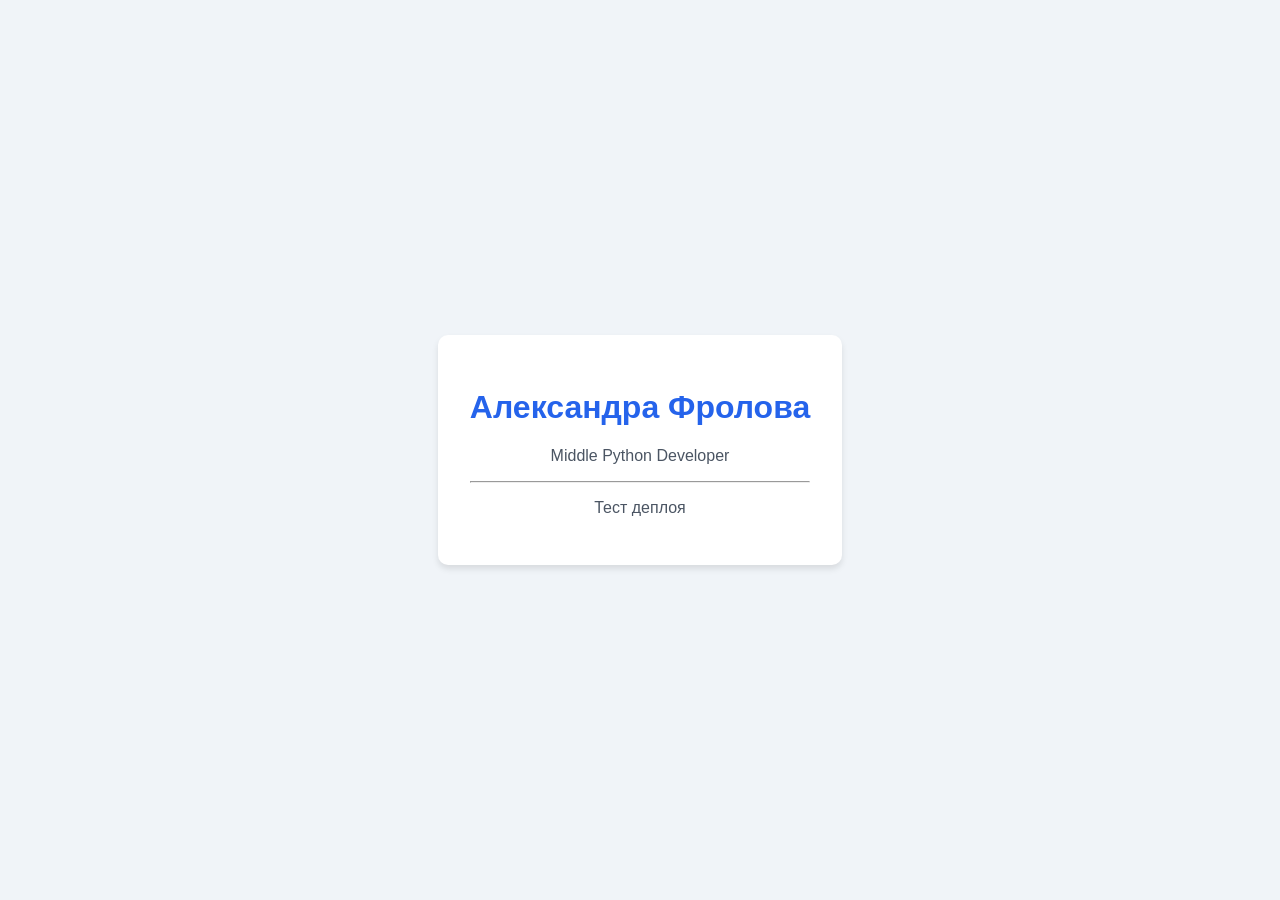
==== index.html @ 8dbccc32 "test deploy" ====
<!DOCTYPE html>
<html lang="ru">
<head>
    <meta charset="UTF-8">
    <meta name="viewport" content="width=device-width, initial-scale=1.0">
    <title>Тест деплоя</title>
    <style>
        body {
            font-family: sans-serif;
            display: flex;
            justify-content: center;
            align-items: center;
            height: 100vh;
            margin: 0;
            background-color: #f0f4f8;
        }
        .card {
            background: white;
            padding: 2rem;
            border-radius: 10px;
            box-shadow: 0 4px 6px rgba(0,0,0,0.1);
            text-align: center;
        }
        h1 { color: #2563eb; }
        p { color: #4b5563; }
    </style>
</head>
<body>
    <div class="card">
        <h1>Александра Фролова</h1>
        <p>Middle Python Developer</p>
        <hr>
        <p>Тест деплоя</p>
    </div>
</body>
</html>
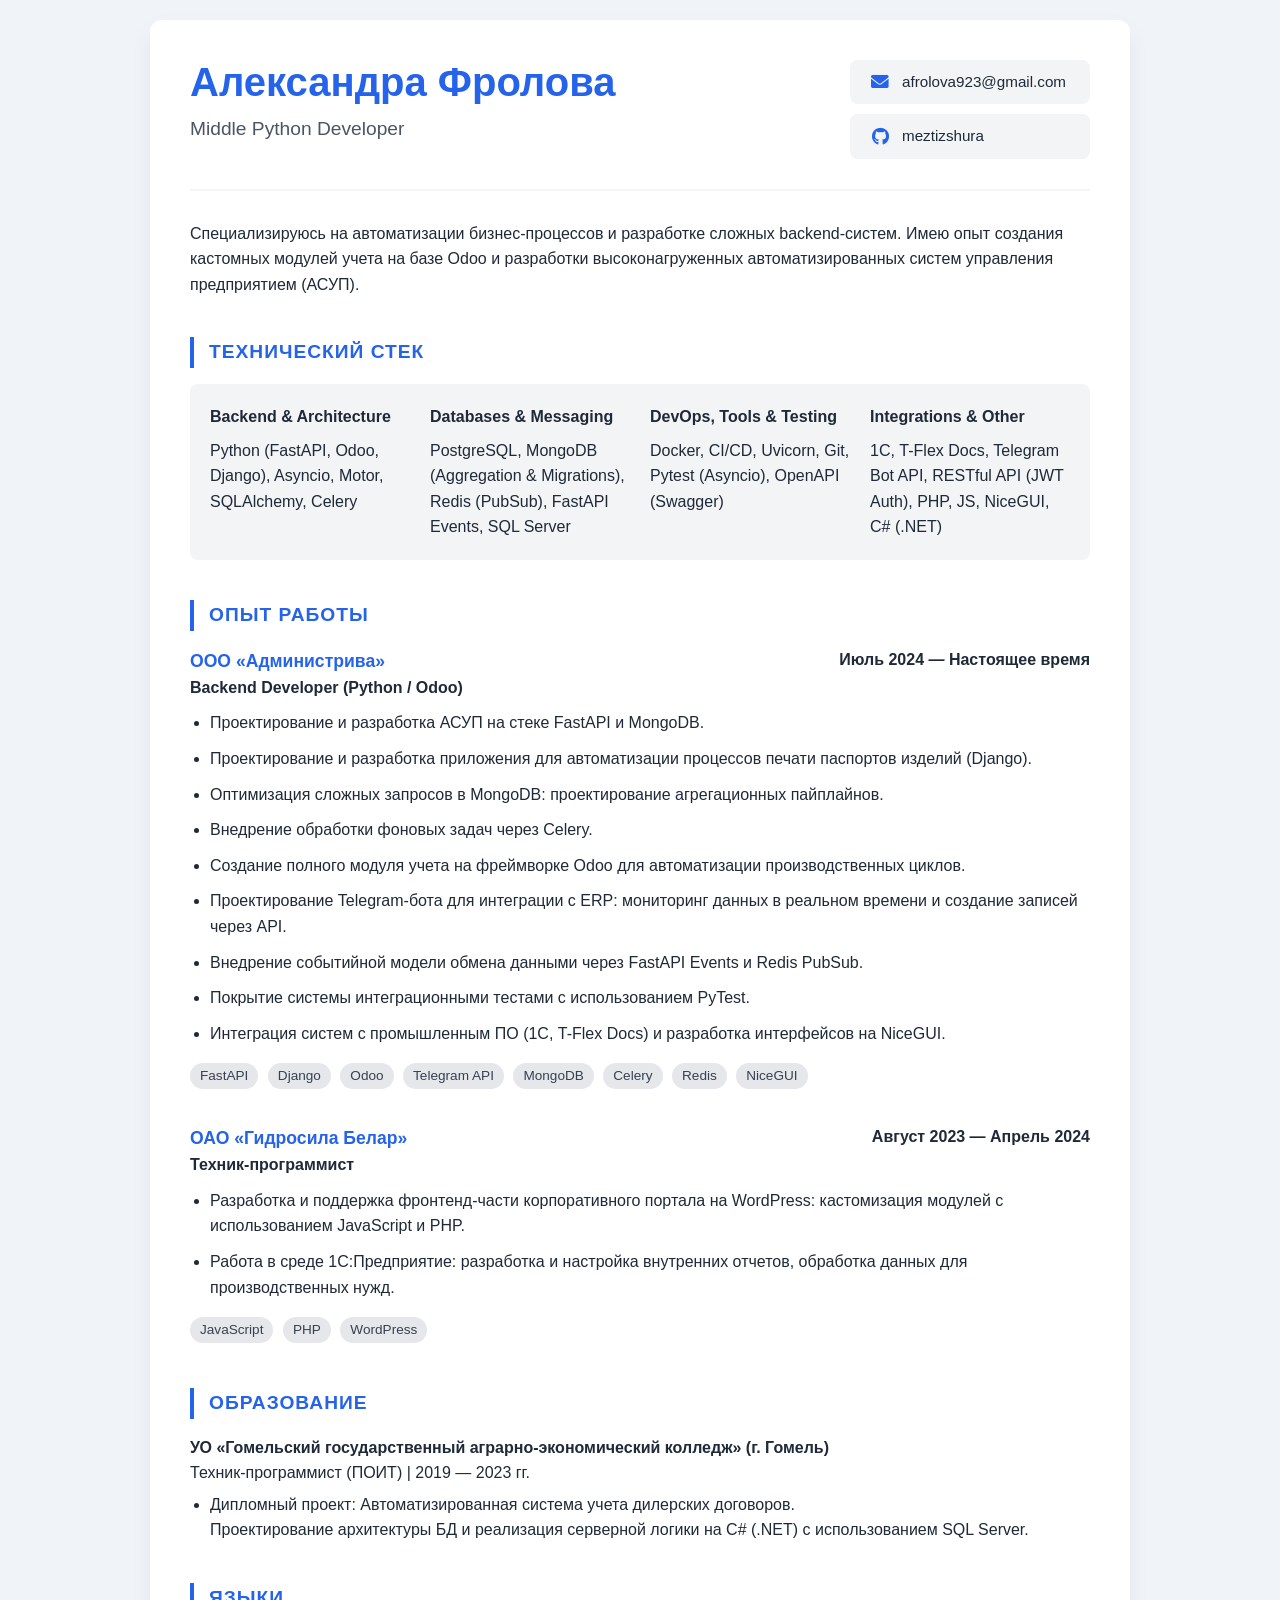
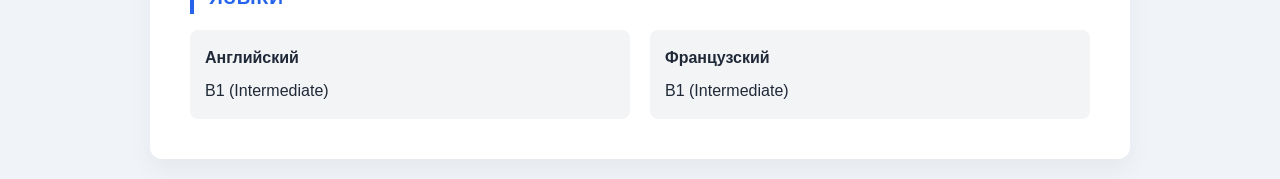
==== commit 3c87e5c9: "update experience" ====
--- a/index.html
+++ b/index.html
@@ -3,34 +3,124 @@
 <head>
     <meta charset="UTF-8">
     <meta name="viewport" content="width=device-width, initial-scale=1.0">
-    <title>Тест деплоя</title>
-    <style>
-        body {
-            font-family: sans-serif;
-            display: flex;
-            justify-content: center;
-            align-items: center;
-            height: 100vh;
-            margin: 0;
-            background-color: #f0f4f8;
-        }
-        .card {
-            background: white;
-            padding: 2rem;
-            border-radius: 10px;
-            box-shadow: 0 4px 6px rgba(0,0,0,0.1);
-            text-align: center;
-        }
-        h1 { color: #2563eb; }
-        p { color: #4b5563; }
-    </style>
+    <title>Фролова Александра | Middle Python Developer</title>
+    <link rel="stylesheet" href="https://cdnjs.cloudflare.com/ajax/libs/font-awesome/6.0.0/css/all.min.css">
+    <link rel="stylesheet" href="style.css">
 </head>
 <body>
-    <div class="card">
-        <h1>Александра Фролова</h1>
-        <p>Middle Python Developer</p>
-        <hr>
-        <p>Тест деплоя</p>
+
+<div class="container">
+    <header>
+        <div class="header-info">
+            <h1>Александра Фролова</h1>
+            <p>Middle Python Developer</p>
+        </div>
+        <div class="contact-links">
+            <a href="mailto:afrolova923@gmail.com">
+                <i class="fas fa-envelope"></i>
+                afrolova923@gmail.com
+            </a>
+            <a href="https://github.com/meztizshura" target="_blank">
+                <i class="fab fa-github"></i>
+                meztizshura
+            </a>
+        </div>
+    </header>
+
+    <section id="summary">
+        <p>
+            Специализируюсь на автоматизации бизнес-процессов и разработке сложных backend-систем.
+            Имею опыт создания кастомных модулей учета на базе Odoo и разработки
+            высоконагруженных автоматизированных систем управления предприятием (АСУП).
+        </p>
+    </section>
+
+    <h2>Технический стек</h2>
+    <div class="skills-grid">
+        <div class="skill-category">
+            <strong>Backend & Architecture</strong>
+            Python (FastAPI, Odoo, Django), Asyncio, Motor, SQLAlchemy, Celery
+        </div>
+        <div class="skill-category">
+            <strong>Databases & Messaging</strong>
+            PostgreSQL, MongoDB (Aggregation & Migrations), Redis (PubSub), FastAPI Events, SQL Server
+        </div>
+        <div class="skill-category">
+            <strong>DevOps, Tools & Testing</strong>
+            Docker, CI/CD, Uvicorn, Git, Pytest (Asyncio), OpenAPI (Swagger)
+        </div>
+        <div class="skill-category">
+            <strong>Integrations & Other</strong>
+            1С, T-Flex Docs, Telegram Bot API, RESTful API (JWT Auth), PHP, JS, NiceGUI, C# (.NET)
+        </div>
     </div>
+
+    <h2>Опыт работы</h2>
+
+    <div class="experience-item">
+        <div class="exp-header">
+            <span class="exp-company">ООО «Администрива»</span>
+            <span>Июль 2024 — Настоящее время</span>
+        </div>
+        <strong>Backend Developer (Python / Odoo)</strong>
+<ul>
+<li>Проектирование и разработка АСУП на стеке FastAPI и MongoDB.</li>
+    <li>Проектирование и разработка приложения для автоматизации процессов печати паспортов изделий (Django).</li>
+        <li>Оптимизация сложных запросов в MongoDB: проектирование агрегационных пайплайнов.</li>
+        <li>Внедрение обработки фоновых задач через Celery.</li>
+        <li>Создание полного модуля учета на фреймворке Odoo для автоматизации производственных циклов.</li>
+        <li>Проектирование Telegram-бота для интеграции с ERP: мониторинг данных в реальном времени и создание записей через API.</li>
+        <li>Внедрение событийной модели обмена данными через FastAPI Events и Redis PubSub.</li>
+        <li>Покрытие системы интеграционными тестами с использованием PyTest.</li>
+        <li>Интеграция систем с промышленным ПО (1С, T-Flex Docs) и разработка интерфейсов на NiceGUI.</li>
+    </ul>
+        <div class="tags">
+            <span class="tag">FastAPI</span> <span class="tag">Django</span> <span class="tag">Odoo</span> <span class="tag">Telegram API</span> <span class="tag">MongoDB</span> <span class="tag">Celery</span> <span class="tag">Redis</span> <span class="tag">NiceGUI</span>
+        </div>
+    </div>
+
+<div class="experience-item">
+    <div class="exp-header">
+        <span class="exp-company">ОАО «Гидросила Белар»</span>
+        <span>Август 2023 — Апрель 2024</span>
+    </div>
+    <strong>Техник-программист</strong>
+    <ul>
+        <li>Разработка и поддержка фронтенд-части корпоративного портала на WordPress: кастомизация модулей с использованием JavaScript и PHP.</li>
+        <li>Работа в среде 1С:Предприятие: разработка и настройка внутренних отчетов, обработка данных для производственных нужд.</li>
+    </ul>
+    <div class="tags">
+        <span class="tag">JavaScript</span> <span class="tag">PHP</span> <span class="tag">WordPress</span>
+    </div>
+</div>
+
+<h2>Образование</h2>
+<div class="experience-item">
+    <p>
+        <strong>УО «Гомельский государственный аграрно-экономический колледж» (г. Гомель)</strong><br>
+        Техник-программист (ПОИТ) | 2019 — 2023 гг.
+    </p>
+    <ul style="margin-top: -10px;">
+        <li>
+            Дипломный проект: Автоматизированная система учета дилерских договоров.<br>
+            Проектирование архитектуры БД и реализация серверной логики на C# (.NET) с использованием SQL Server.
+        </li>
+    </ul>
+</div>
+
+    <h2>Языки</h2>
+    <div class="skills-grid" style="grid-template-columns: repeat(2, 1fr); background: none; padding: 0;">
+        <div class="skill-category" style="background: var(--light); padding: 15px; border-radius: 8px;">
+            <strong>Английский</strong>
+            B1 (Intermediate)
+        </div>
+        <div class="skill-category" style="background: var(--light); padding: 15px; border-radius: 8px;">
+            <strong>Французский</strong>
+            B1 (Intermediate)
+        </div>
+    </div>
+
+</div>
+
 </body>
 </html>
--- a/style.css
+++ b/style.css
@@ -0,0 +1,161 @@
+:root {
+    --primary: #2563eb;
+    --dark: #1f2937;
+    --gray: #4b5563;
+    --light: #f3f4f6;
+    --accent: #3b82f6;
+}
+
+body {
+    font-family: 'Segoe UI', Tahoma, Geneva, Verdana, sans-serif;
+    line-height: 1.6;
+    color: var(--dark);
+    background-color: #f0f4f8;
+    margin: 0;
+    padding: 20px;
+}
+
+.container {
+    max-width: 900px;
+    margin: 0 auto;
+    background: white;
+    padding: 40px;
+    border-radius: 12px;
+    box-shadow: 0 10px 25px rgba(0,0,0,0.05);
+}
+
+header {
+    border-bottom: 2px solid var(--light);
+    padding-bottom: 30px;
+    margin-bottom: 30px;
+    display: flex;
+    justify-content: space-between;
+    align-items: flex-start;
+}
+
+.header-info h1 {
+    margin: 0;
+    color: var(--primary);
+    font-size: 2.5rem;
+    line-height: 1.1;
+}
+
+.header-info p {
+    margin: 10px 0 0 0;
+    font-size: 1.2rem;
+    color: var(--gray);
+    font-weight: 500;
+}
+
+.contact-links {
+    display: flex;
+    flex-direction: column;
+    gap: 10px;
+    align-items: flex-end;
+}
+
+.contact-links a {
+    display: flex;
+    align-items: center;
+    gap: 12px;
+    color: var(--dark);
+    text-decoration: none;
+    font-weight: 500;
+    transition: all 0.2s ease;
+    background: var(--light);
+    padding: 10px 20px;
+    border-radius: 8px;
+    font-size: 0.95rem;
+    /* Делаем кнопки одинаковой ширины */
+    width: 240px;
+    box-sizing: border-box;
+}
+
+.contact-links a i {
+    color: var(--primary);
+    font-size: 1.1rem;
+    width: 20px;
+    text-align: center;
+}
+
+.contact-links a:hover {
+    color: white;
+    background: var(--primary);
+}
+
+.contact-links a:hover i {
+    color: white;
+}
+
+h2 {
+    color: var(--primary);
+    border-left: 4px solid var(--primary);
+    padding-left: 15px;
+    margin-top: 40px;
+    text-transform: uppercase;
+    font-size: 1.2rem;
+    letter-spacing: 1px;
+}
+
+.skills-grid {
+    display: grid;
+    grid-template-columns: repeat(auto-fit, minmax(200px, 1fr));
+    gap: 20px;
+    background: var(--light);
+    padding: 20px;
+    border-radius: 8px;
+}
+
+.skill-category strong {
+    display: block;
+    margin-bottom: 8px;
+    color: var(--dark);
+}
+
+.experience-item {
+    margin-bottom: 30px;
+}
+
+.exp-header {
+    display: flex;
+    justify-content: space-between;
+    font-weight: bold;
+    color: var(--dark);
+}
+
+.exp-company {
+    color: var(--primary);
+    font-size: 1.1rem;
+}
+
+.tags {
+    margin-top: 10px;
+}
+
+.tag {
+    display: inline-block;
+    background: #e5e7eb;
+    color: #374151;
+    padding: 2px 10px;
+    border-radius: 15px;
+    font-size: 0.85rem;
+    margin-right: 5px;
+    margin-bottom: 5px;
+}
+
+ul {
+    padding-left: 20px;
+    margin-top: 10px;
+}
+
+li {
+    margin-bottom: 10px;
+}
+
+@media (max-width: 650px) {
+    header { flex-direction: column; align-items: flex-start; gap: 20px; }
+    .contact-links { align-items: flex-start; width: 100%; }
+    .contact-links a { width: 100%; }
+    .container { padding: 25px; }
+    .exp-header { flex-direction: column; gap: 5px; }
+}
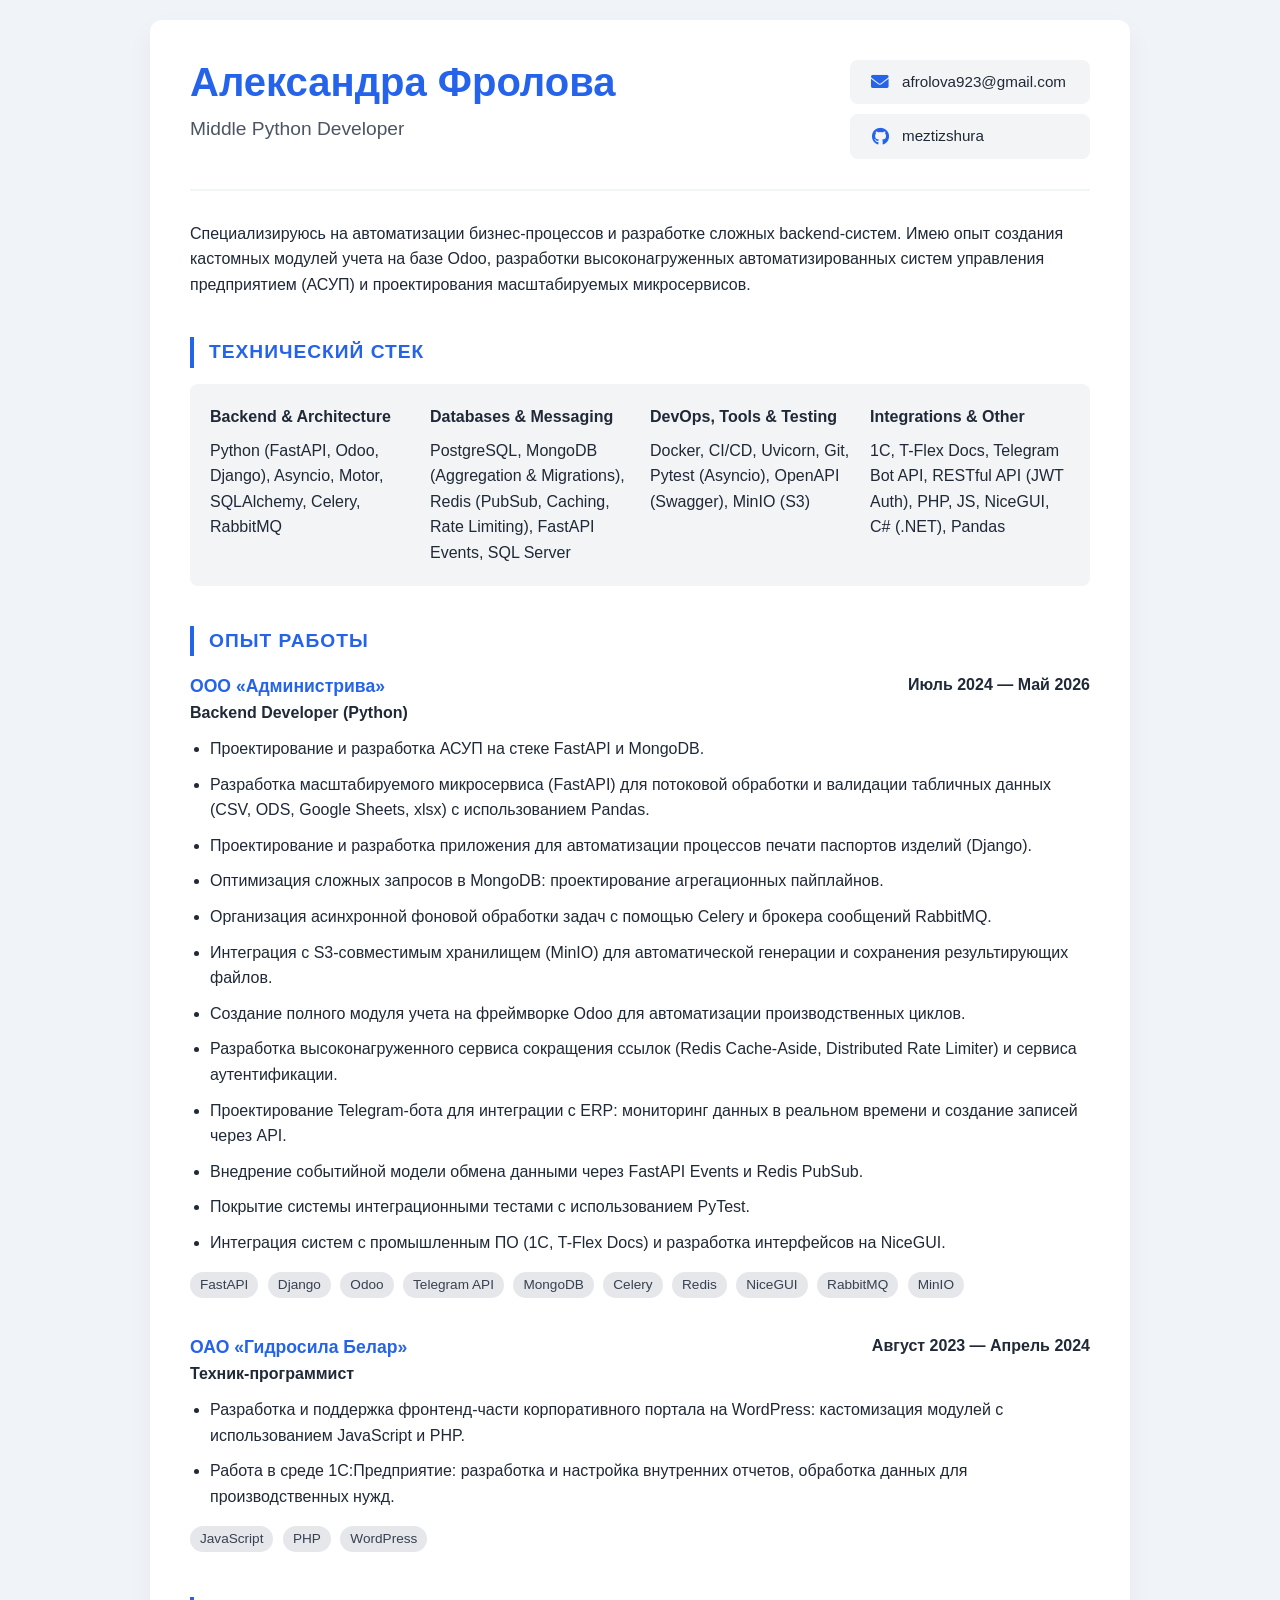
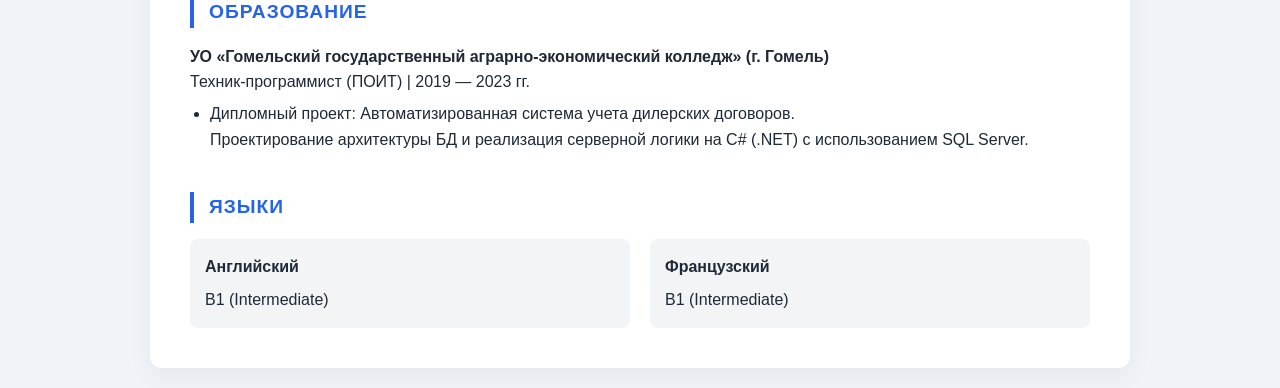
==== commit 11ec2a18: "update cv" ====
--- a/index.html
+++ b/index.html
@@ -30,8 +30,8 @@
     <section id="summary">
         <p>
             Специализируюсь на автоматизации бизнес-процессов и разработке сложных backend-систем.
-            Имею опыт создания кастомных модулей учета на базе Odoo и разработки
-            высоконагруженных автоматизированных систем управления предприятием (АСУП).
+            Имею опыт создания кастомных модулей учета на базе Odoo, разработки
+            высоконагруженных автоматизированных систем управления предприятием (АСУП) и проектирования масштабируемых микросервисов.
         </p>
     </section>
 
@@ -39,19 +39,19 @@
     <div class="skills-grid">
         <div class="skill-category">
             <strong>Backend & Architecture</strong>
-            Python (FastAPI, Odoo, Django), Asyncio, Motor, SQLAlchemy, Celery
+            Python (FastAPI, Odoo, Django), Asyncio, Motor, SQLAlchemy, Celery, RabbitMQ
         </div>
         <div class="skill-category">
             <strong>Databases & Messaging</strong>
-            PostgreSQL, MongoDB (Aggregation & Migrations), Redis (PubSub), FastAPI Events, SQL Server
+            PostgreSQL, MongoDB (Aggregation & Migrations), Redis (PubSub, Caching, Rate Limiting), FastAPI Events, SQL Server
         </div>
         <div class="skill-category">
             <strong>DevOps, Tools & Testing</strong>
-            Docker, CI/CD, Uvicorn, Git, Pytest (Asyncio), OpenAPI (Swagger)
+            Docker, CI/CD, Uvicorn, Git, Pytest (Asyncio), OpenAPI (Swagger), MinIO (S3)
         </div>
         <div class="skill-category">
             <strong>Integrations & Other</strong>
-            1С, T-Flex Docs, Telegram Bot API, RESTful API (JWT Auth), PHP, JS, NiceGUI, C# (.NET)
+            1С, T-Flex Docs, Telegram Bot API, RESTful API (JWT Auth), PHP, JS, NiceGUI, C# (.NET), Pandas
         </div>
     </div>
 
@@ -60,22 +60,25 @@
     <div class="experience-item">
         <div class="exp-header">
             <span class="exp-company">ООО «Администрива»</span>
-            <span>Июль 2024 — Настоящее время</span>
+            <span>Июль 2024 — Май 2026</span>
         </div>
-        <strong>Backend Developer (Python / Odoo)</strong>
+        <strong>Backend Developer (Python)</strong>
 <ul>
-<li>Проектирование и разработка АСУП на стеке FastAPI и MongoDB.</li>
-    <li>Проектирование и разработка приложения для автоматизации процессов печати паспортов изделий (Django).</li>
+        <li>Проектирование и разработка АСУП на стеке FastAPI и MongoDB.</li>
+        <li>Разработка масштабируемого микросервиса (FastAPI) для потоковой обработки и валидации табличных данных (CSV, ODS, Google Sheets, xlsx) с использованием Pandas.</li>
+        <li>Проектирование и разработка приложения для автоматизации процессов печати паспортов изделий (Django).</li>
         <li>Оптимизация сложных запросов в MongoDB: проектирование агрегационных пайплайнов.</li>
-        <li>Внедрение обработки фоновых задач через Celery.</li>
+        <li>Организация асинхронной фоновой обработки задач с помощью Celery и брокера сообщений RabbitMQ.</li>
+        <li>Интеграция с S3-совместимым хранилищем (MinIO) для автоматической генерации и сохранения результирующих файлов.</li>
         <li>Создание полного модуля учета на фреймворке Odoo для автоматизации производственных циклов.</li>
+        <li>Разработка высоконагруженного сервиса сокращения ссылок (Redis Cache-Aside, Distributed Rate Limiter) и сервиса аутентификации.</li>
         <li>Проектирование Telegram-бота для интеграции с ERP: мониторинг данных в реальном времени и создание записей через API.</li>
         <li>Внедрение событийной модели обмена данными через FastAPI Events и Redis PubSub.</li>
         <li>Покрытие системы интеграционными тестами с использованием PyTest.</li>
         <li>Интеграция систем с промышленным ПО (1С, T-Flex Docs) и разработка интерфейсов на NiceGUI.</li>
     </ul>
         <div class="tags">
-            <span class="tag">FastAPI</span> <span class="tag">Django</span> <span class="tag">Odoo</span> <span class="tag">Telegram API</span> <span class="tag">MongoDB</span> <span class="tag">Celery</span> <span class="tag">Redis</span> <span class="tag">NiceGUI</span>
+            <span class="tag">FastAPI</span> <span class="tag">Django</span> <span class="tag">Odoo</span> <span class="tag">Telegram API</span> <span class="tag">MongoDB</span> <span class="tag">Celery</span> <span class="tag">Redis</span> <span class="tag">NiceGUI</span> <span class="tag">RabbitMQ</span> <span class="tag">MinIO</span>
         </div>
     </div>
 
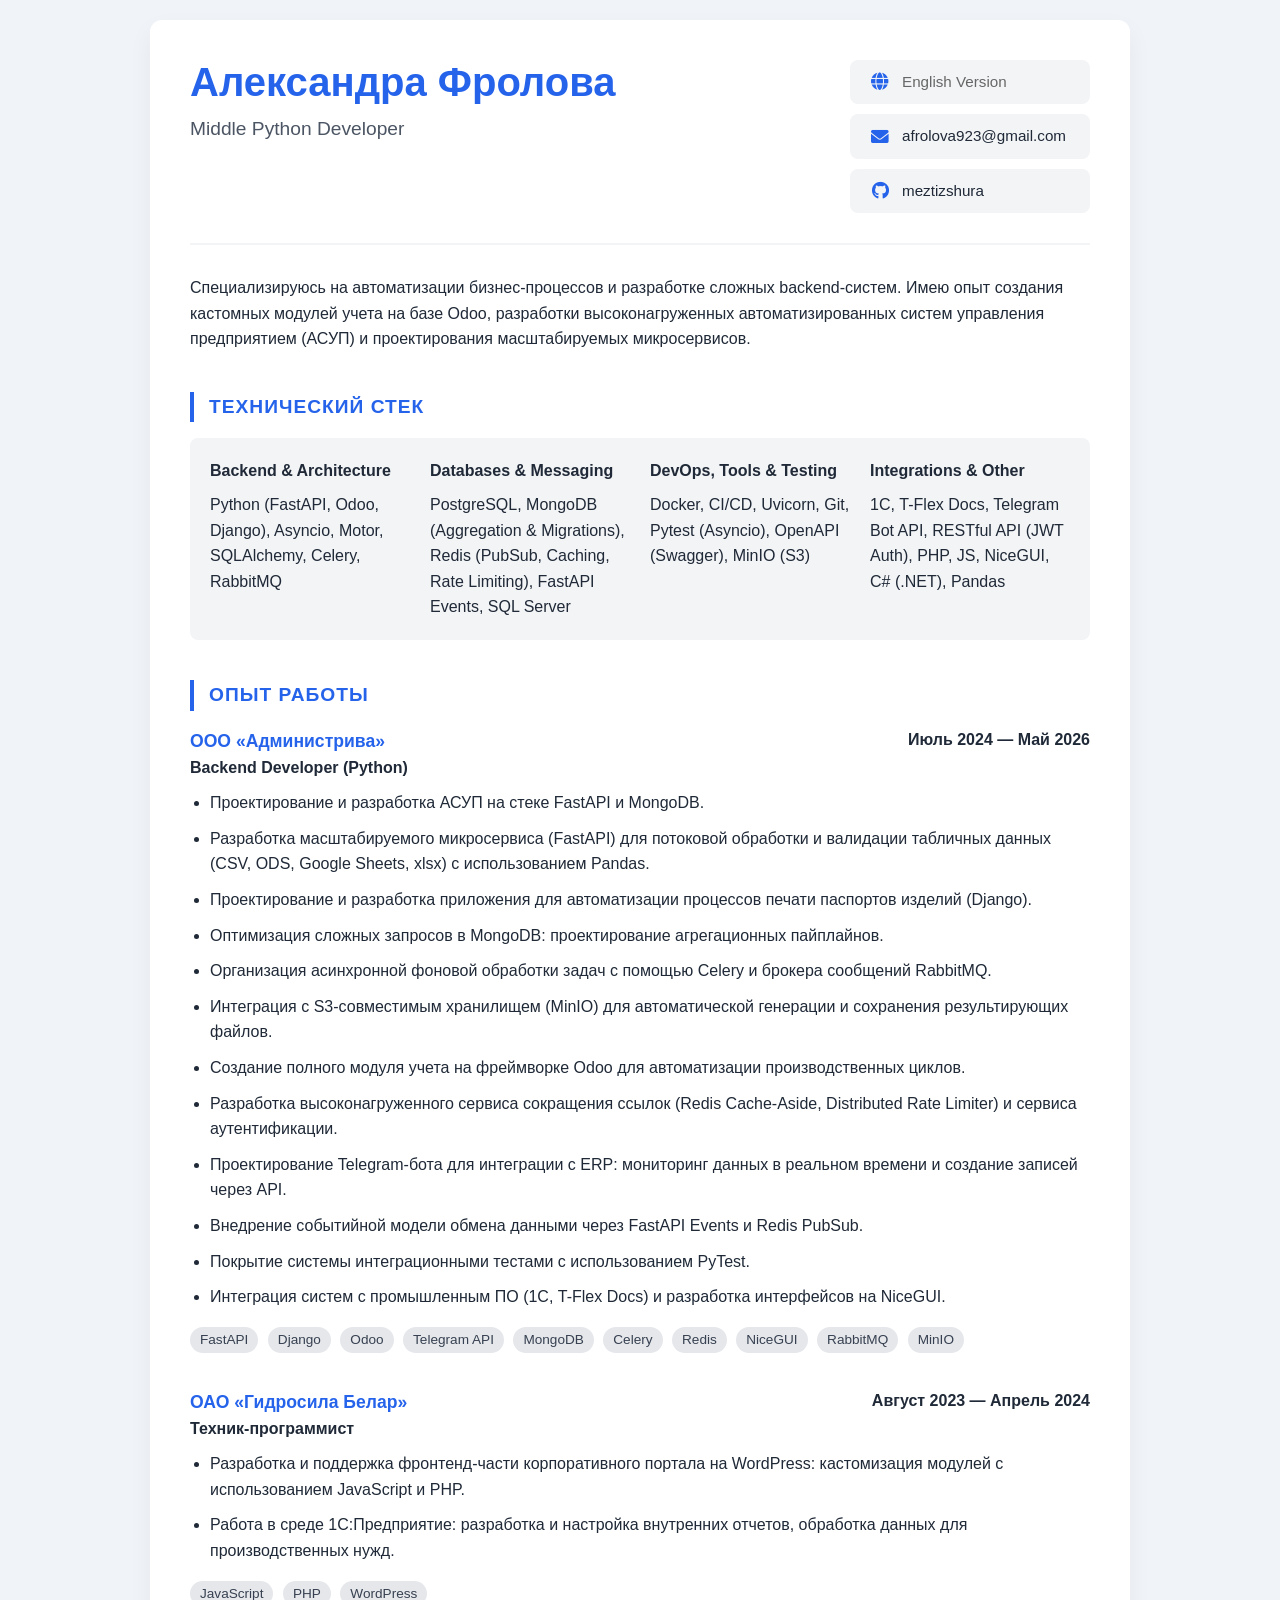
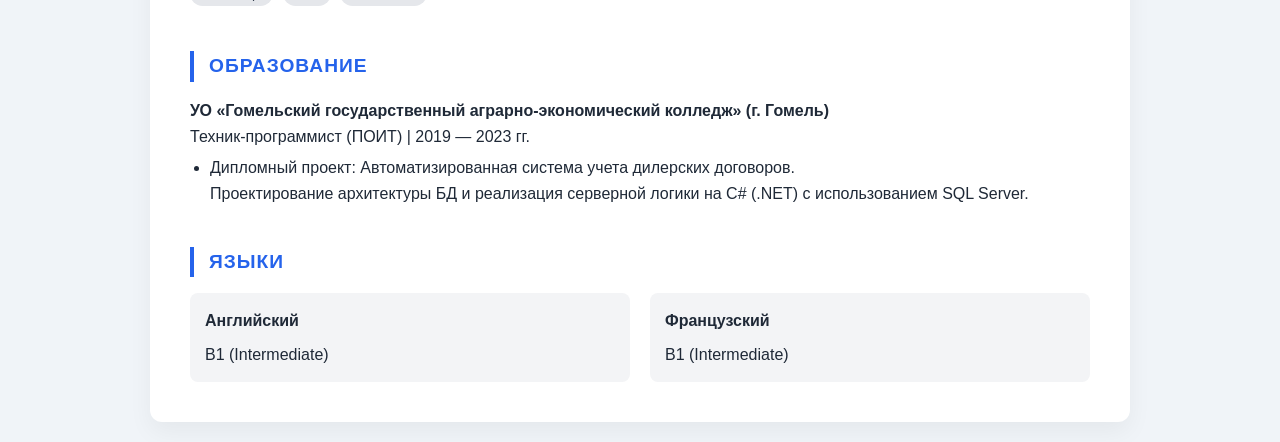
==== commit 8b03a8df: "add en version" ====
--- a/index.html
+++ b/index.html
@@ -16,6 +16,9 @@
             <p>Middle Python Developer</p>
         </div>
         <div class="contact-links">
+            <a href="en.html" style="color: #666; text-decoration: none; font-size: 0.95em;">
+                <i class="fas fa-globe"></i> English Version
+            </a>
             <a href="mailto:afrolova923@gmail.com">
                 <i class="fas fa-envelope"></i>
                 afrolova923@gmail.com
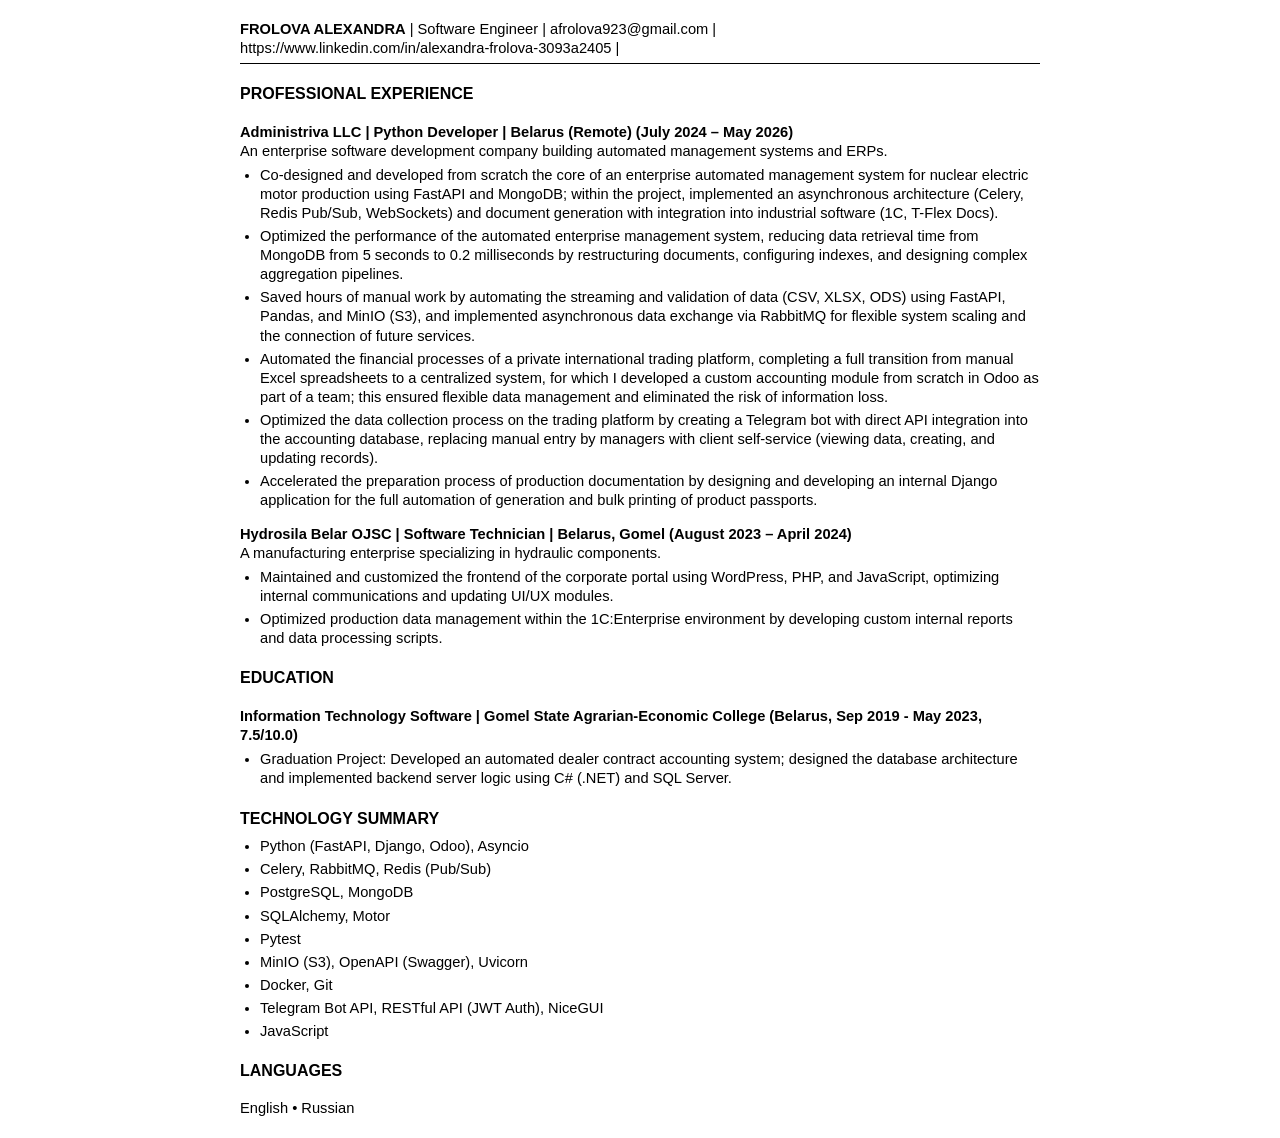
==== commit 60171ddf: "restructurizing cv" ====
--- a/index.html
+++ b/index.html
@@ -1,132 +1,65 @@
 <!DOCTYPE html>
-<html lang="ru">
+<html lang="en">
 <head>
     <meta charset="UTF-8">
-    <meta name="viewport" content="width=device-width, initial-scale=1.0">
-    <title>Фролова Александра | Middle Python Developer</title>
-    <link rel="stylesheet" href="https://cdnjs.cloudflare.com/ajax/libs/font-awesome/6.0.0/css/all.min.css">
-    <link rel="stylesheet" href="style.css">
+    <style>
+        body { font-family: Arial, sans-serif; font-size: 11pt; line-height: 1.3; color: #000; max-width: 800px; margin: 20px auto; }
+        h2 { font-size: 12pt; margin: 20px 0 5px 0; padding-bottom: 3px; text-transform: uppercase; }
+        .header { margin-bottom: 20px; border-bottom: 1px solid #000; padding-bottom: 5px; }
+        .exp-header { font-weight: bold; margin-top: 15px; }
+        ul { margin: 5px 0; padding-left: 20px; }
+        li { margin-bottom: 4px; }
+        .tech-summary { list-style-type: disc; padding-left: 20px; margin-top: 5px; }
+    </style>
 </head>
 <body>
 
-<div class="container">
-    <header>
-        <div class="header-info">
-            <h1>Александра Фролова</h1>
-            <p>Middle Python Developer</p>
-        </div>
-        <div class="contact-links">
-            <a href="en.html" style="color: #666; text-decoration: none; font-size: 0.95em;">
-                <i class="fas fa-globe"></i> English Version
-            </a>
-            <a href="mailto:afrolova923@gmail.com">
-                <i class="fas fa-envelope"></i>
-                afrolova923@gmail.com
-            </a>
-            <a href="https://github.com/meztizshura" target="_blank">
-                <i class="fab fa-github"></i>
-                meztizshura
-            </a>
-        </div>
-    </header>
-
-    <section id="summary">
-        <p>
-            Специализируюсь на автоматизации бизнес-процессов и разработке сложных backend-систем.
-            Имею опыт создания кастомных модулей учета на базе Odoo, разработки
-            высоконагруженных автоматизированных систем управления предприятием (АСУП) и проектирования масштабируемых микросервисов.
-        </p>
-    </section>
-
-    <h2>Технический стек</h2>
-    <div class="skills-grid">
-        <div class="skill-category">
-            <strong>Backend & Architecture</strong>
-            Python (FastAPI, Odoo, Django), Asyncio, Motor, SQLAlchemy, Celery, RabbitMQ
-        </div>
-        <div class="skill-category">
-            <strong>Databases & Messaging</strong>
-            PostgreSQL, MongoDB (Aggregation & Migrations), Redis (PubSub, Caching, Rate Limiting), FastAPI Events, SQL Server
-        </div>
-        <div class="skill-category">
-            <strong>DevOps, Tools & Testing</strong>
-            Docker, CI/CD, Uvicorn, Git, Pytest (Asyncio), OpenAPI (Swagger), MinIO (S3)
-        </div>
-        <div class="skill-category">
-            <strong>Integrations & Other</strong>
-            1С, T-Flex Docs, Telegram Bot API, RESTful API (JWT Auth), PHP, JS, NiceGUI, C# (.NET), Pandas
-        </div>
-    </div>
-
-    <h2>Опыт работы</h2>
-
-    <div class="experience-item">
-        <div class="exp-header">
-            <span class="exp-company">ООО «Администрива»</span>
-            <span>Июль 2024 — Май 2026</span>
-        </div>
-        <strong>Backend Developer (Python)</strong>
-<ul>
-        <li>Проектирование и разработка АСУП на стеке FastAPI и MongoDB.</li>
-        <li>Разработка масштабируемого микросервиса (FastAPI) для потоковой обработки и валидации табличных данных (CSV, ODS, Google Sheets, xlsx) с использованием Pandas.</li>
-        <li>Проектирование и разработка приложения для автоматизации процессов печати паспортов изделий (Django).</li>
-        <li>Оптимизация сложных запросов в MongoDB: проектирование агрегационных пайплайнов.</li>
-        <li>Организация асинхронной фоновой обработки задач с помощью Celery и брокера сообщений RabbitMQ.</li>
-        <li>Интеграция с S3-совместимым хранилищем (MinIO) для автоматической генерации и сохранения результирующих файлов.</li>
-        <li>Создание полного модуля учета на фреймворке Odoo для автоматизации производственных циклов.</li>
-        <li>Разработка высоконагруженного сервиса сокращения ссылок (Redis Cache-Aside, Distributed Rate Limiter) и сервиса аутентификации.</li>
-        <li>Проектирование Telegram-бота для интеграции с ERP: мониторинг данных в реальном времени и создание записей через API.</li>
-        <li>Внедрение событийной модели обмена данными через FastAPI Events и Redis PubSub.</li>
-        <li>Покрытие системы интеграционными тестами с использованием PyTest.</li>
-        <li>Интеграция систем с промышленным ПО (1С, T-Flex Docs) и разработка интерфейсов на NiceGUI.</li>
-    </ul>
-        <div class="tags">
-            <span class="tag">FastAPI</span> <span class="tag">Django</span> <span class="tag">Odoo</span> <span class="tag">Telegram API</span> <span class="tag">MongoDB</span> <span class="tag">Celery</span> <span class="tag">Redis</span> <span class="tag">NiceGUI</span> <span class="tag">RabbitMQ</span> <span class="tag">MinIO</span>
-        </div>
-    </div>
-
-<div class="experience-item">
-    <div class="exp-header">
-        <span class="exp-company">ОАО «Гидросила Белар»</span>
-        <span>Август 2023 — Апрель 2024</span>
-    </div>
-    <strong>Техник-программист</strong>
-    <ul>
-        <li>Разработка и поддержка фронтенд-части корпоративного портала на WordPress: кастомизация модулей с использованием JavaScript и PHP.</li>
-        <li>Работа в среде 1С:Предприятие: разработка и настройка внутренних отчетов, обработка данных для производственных нужд.</li>
-    </ul>
-    <div class="tags">
-        <span class="tag">JavaScript</span> <span class="tag">PHP</span> <span class="tag">WordPress</span>
-    </div>
+<div class="header">
+    <strong>FROLOVA ALEXANDRA</strong> | Software Engineer | afrolova923@gmail.com |<br>
+    https://www.linkedin.com/in/alexandra-frolova-3093a2405 |
 </div>
 
-<h2>Образование</h2>
-<div class="experience-item">
-    <p>
-        <strong>УО «Гомельский государственный аграрно-экономический колледж» (г. Гомель)</strong><br>
-        Техник-программист (ПОИТ) | 2019 — 2023 гг.
-    </p>
-    <ul style="margin-top: -10px;">
-        <li>
-            Дипломный проект: Автоматизированная система учета дилерских договоров.<br>
-            Проектирование архитектуры БД и реализация серверной логики на C# (.NET) с использованием SQL Server.
-        </li>
-    </ul>
-</div>
+<h2>PROFESSIONAL EXPERIENCE</h2>
 
-    <h2>Языки</h2>
-    <div class="skills-grid" style="grid-template-columns: repeat(2, 1fr); background: none; padding: 0;">
-        <div class="skill-category" style="background: var(--light); padding: 15px; border-radius: 8px;">
-            <strong>Английский</strong>
-            B1 (Intermediate)
-        </div>
-        <div class="skill-category" style="background: var(--light); padding: 15px; border-radius: 8px;">
-            <strong>Французский</strong>
-            B1 (Intermediate)
-        </div>
-    </div>
+<div class="exp-header">Administriva LLC | Python Developer | Belarus (Remote) (July 2024 – May 2026)</div>
+An enterprise software development company building automated management systems and ERPs.
+<ul>
+    <li>Co-designed and developed from scratch the core of an enterprise automated management system for nuclear electric motor production using FastAPI and MongoDB; within the project, implemented an asynchronous architecture (Celery, Redis Pub/Sub, WebSockets) and document generation with integration into industrial software (1C, T-Flex Docs).</li>
+    <li>Optimized the performance of the automated enterprise management system, reducing data retrieval time from MongoDB from 5 seconds to 0.2 milliseconds by restructuring documents, configuring indexes, and designing complex aggregation pipelines.</li>
+    <li>Saved hours of manual work by automating the streaming and validation of data (CSV, XLSX, ODS) using FastAPI, Pandas, and MinIO (S3), and implemented asynchronous data exchange via RabbitMQ for flexible system scaling and the connection of future services.</li>
+    <li>Automated the financial processes of a private international trading platform, completing a full transition from manual Excel spreadsheets to a centralized system, for which I developed a custom accounting module from scratch in Odoo as part of a team; this ensured flexible data management and eliminated the risk of information loss.</li>
+    <li>Optimized the data collection process on the trading platform by creating a Telegram bot with direct API integration into the accounting database, replacing manual entry by managers with client self-service (viewing data, creating, and updating records).</li>
+    <li>Accelerated the preparation process of production documentation by designing and developing an internal Django application for the full automation of generation and bulk printing of product passports.</li>
+</ul>
 
-</div>
+<div class="exp-header">Hydrosila Belar OJSC | Software Technician | Belarus, Gomel (August 2023 – April 2024)</div>
+A manufacturing enterprise specializing in hydraulic components.
+<ul>
+    <li>Maintained and customized the frontend of the corporate portal using WordPress, PHP, and JavaScript, optimizing internal communications and updating UI/UX modules.</li>
+    <li>Optimized production data management within the 1C:Enterprise environment by developing custom internal reports and data processing scripts.</li>
+</ul>
+
+<h2>EDUCATION</h2>
+<div class="exp-header">Information Technology Software | Gomel State Agrarian-Economic College (Belarus, Sep 2019 - May 2023, 7.5/10.0)</div>
+<ul>
+    <li>Graduation Project: Developed an automated dealer contract accounting system; designed the database architecture and implemented backend server logic using C# (.NET) and SQL Server.</li>
+</ul>
+
+<h2>TECHNOLOGY SUMMARY</h2>
+<ul class="tech-summary">
+    <li>Python (FastAPI, Django, Odoo), Asyncio</li>
+    <li>Celery, RabbitMQ, Redis (Pub/Sub)</li>
+    <li>PostgreSQL, MongoDB</li>
+    <li>SQLAlchemy, Motor</li>
+    <li>Pytest</li>
+    <li>MinIO (S3), OpenAPI (Swagger), Uvicorn</li>
+    <li>Docker, Git</li>
+    <li>Telegram Bot API, RESTful API (JWT Auth), NiceGUI</li>
+    <li>JavaScript</li>
+</ul>
+
+<h2>LANGUAGES</h2>
+<p>English • Russian</p>
 
 </body>
 </html>
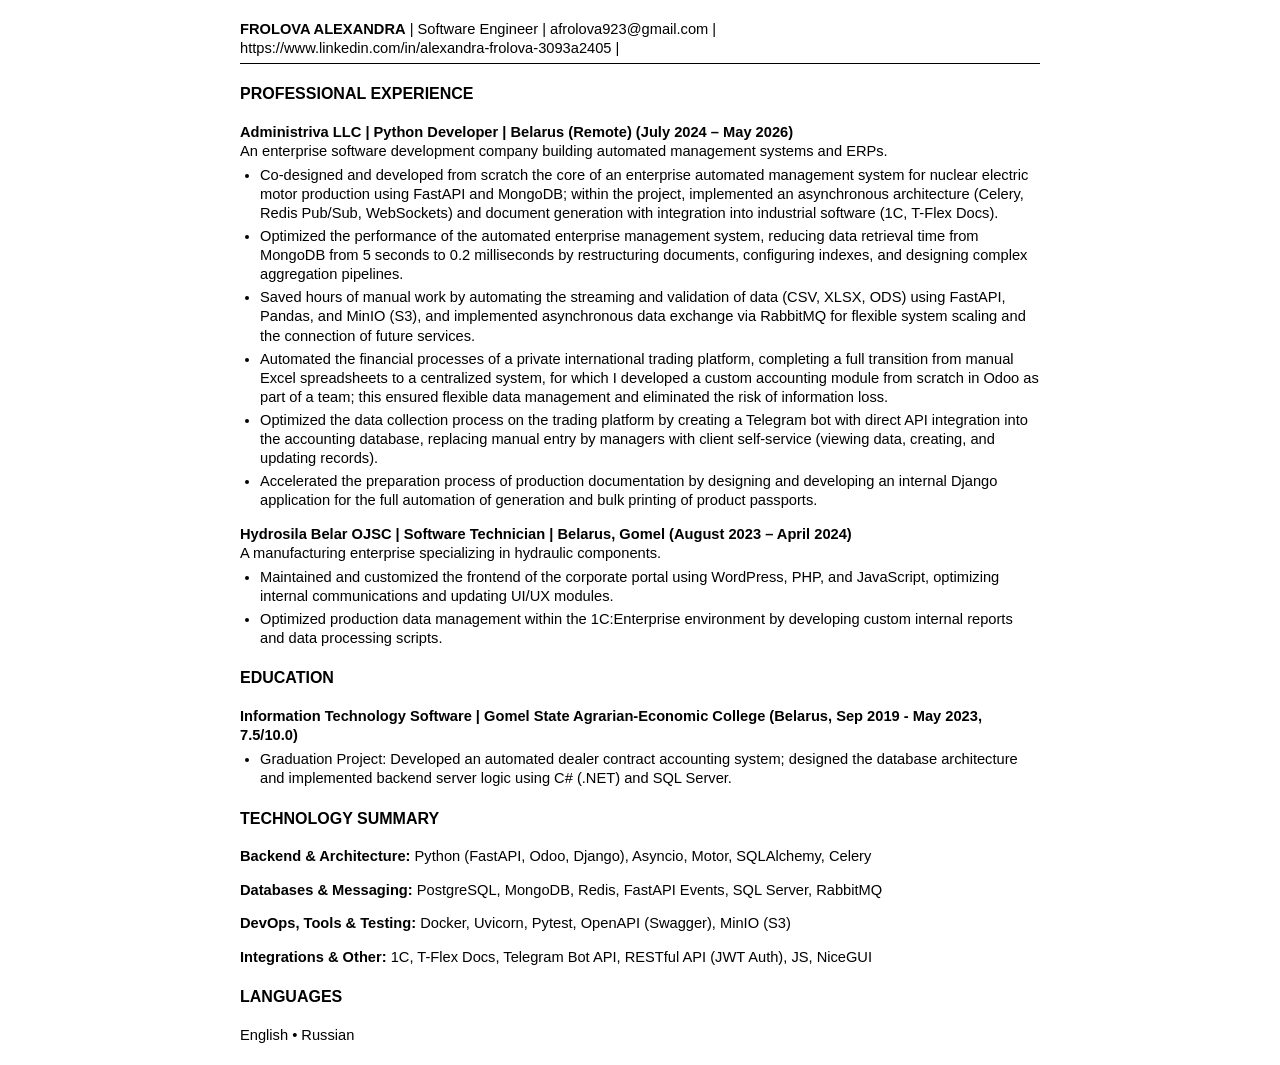
==== commit 3af5f2a4: "groupping technology summary" ====
--- a/index.html
+++ b/index.html
@@ -9,7 +9,6 @@
         .exp-header { font-weight: bold; margin-top: 15px; }
         ul { margin: 5px 0; padding-left: 20px; }
         li { margin-bottom: 4px; }
-        .tech-summary { list-style-type: disc; padding-left: 20px; margin-top: 5px; }
     </style>
 </head>
 <body>
@@ -46,17 +45,12 @@
 </ul>
 
 <h2>TECHNOLOGY SUMMARY</h2>
-<ul class="tech-summary">
-    <li>Python (FastAPI, Django, Odoo), Asyncio</li>
-    <li>Celery, RabbitMQ, Redis (Pub/Sub)</li>
-    <li>PostgreSQL, MongoDB</li>
-    <li>SQLAlchemy, Motor</li>
-    <li>Pytest</li>
-    <li>MinIO (S3), OpenAPI (Swagger), Uvicorn</li>
-    <li>Docker, Git</li>
-    <li>Telegram Bot API, RESTful API (JWT Auth), NiceGUI</li>
-    <li>JavaScript</li>
-</ul>
+<div class="skills-list">
+    <p><strong>Backend & Architecture:</strong> Python (FastAPI, Odoo, Django), Asyncio, Motor, SQLAlchemy, Celery</p>
+    <p><strong>Databases & Messaging:</strong> PostgreSQL, MongoDB, Redis, FastAPI Events, SQL Server, RabbitMQ</p>
+    <p><strong>DevOps, Tools & Testing:</strong> Docker, Uvicorn, Pytest, OpenAPI (Swagger), MinIO (S3)</p>
+    <p><strong>Integrations & Other:</strong> 1C, T-Flex Docs, Telegram Bot API, RESTful API (JWT Auth), JS, NiceGUI</p>
+</div>
 
 <h2>LANGUAGES</h2>
 <p>English • Russian</p>
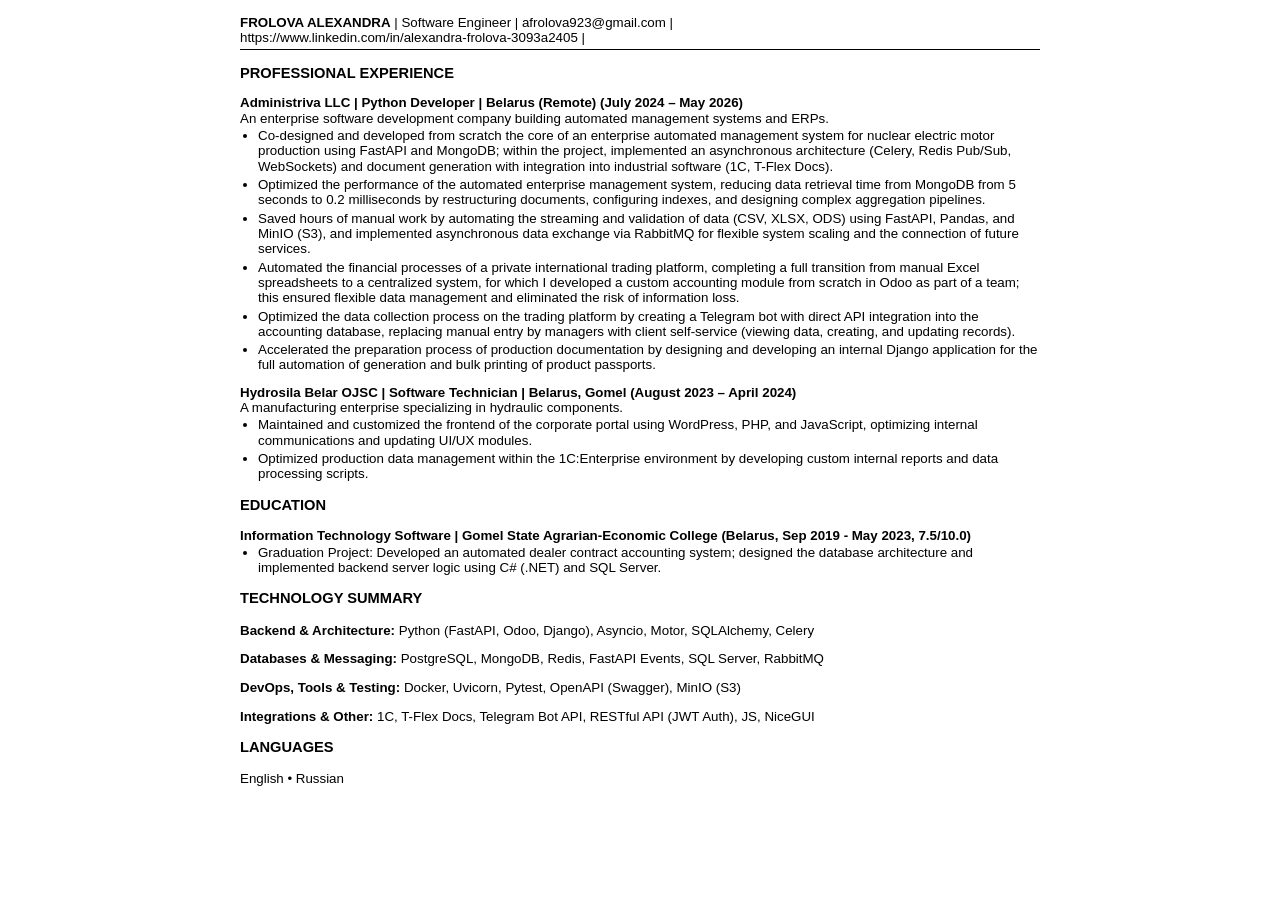
==== commit 596c5eb7: "edit margins" ====
--- a/index.html
+++ b/index.html
@@ -3,12 +3,13 @@
 <head>
     <meta charset="UTF-8">
     <style>
-        body { font-family: Arial, sans-serif; font-size: 11pt; line-height: 1.3; color: #000; max-width: 800px; margin: 20px auto; }
-        h2 { font-size: 12pt; margin: 20px 0 5px 0; padding-bottom: 3px; text-transform: uppercase; }
-        .header { margin-bottom: 20px; border-bottom: 1px solid #000; padding-bottom: 5px; }
-        .exp-header { font-weight: bold; margin-top: 15px; }
-        ul { margin: 5px 0; padding-left: 20px; }
-        li { margin-bottom: 4px; }
+        body { font-family: Arial, sans-serif; font-size: 10pt; line-height: 1.15; color: #000; max-width: 800px; margin: 15px auto; }
+        h2 { font-size: 11pt; margin: 15px 0 3px 0; padding-bottom: 2px; text-transform: uppercase; }
+        .header { margin-bottom: 13px; border-bottom: 1px solid #000; padding-bottom: 3px; }
+        .exp-header { font-weight: bold; margin-top: 12px; }
+        ul { margin: 2px 0; padding-left: 18px; }
+        li { margin-bottom: 3px; }
+
     </style>
 </head>
 <body>
